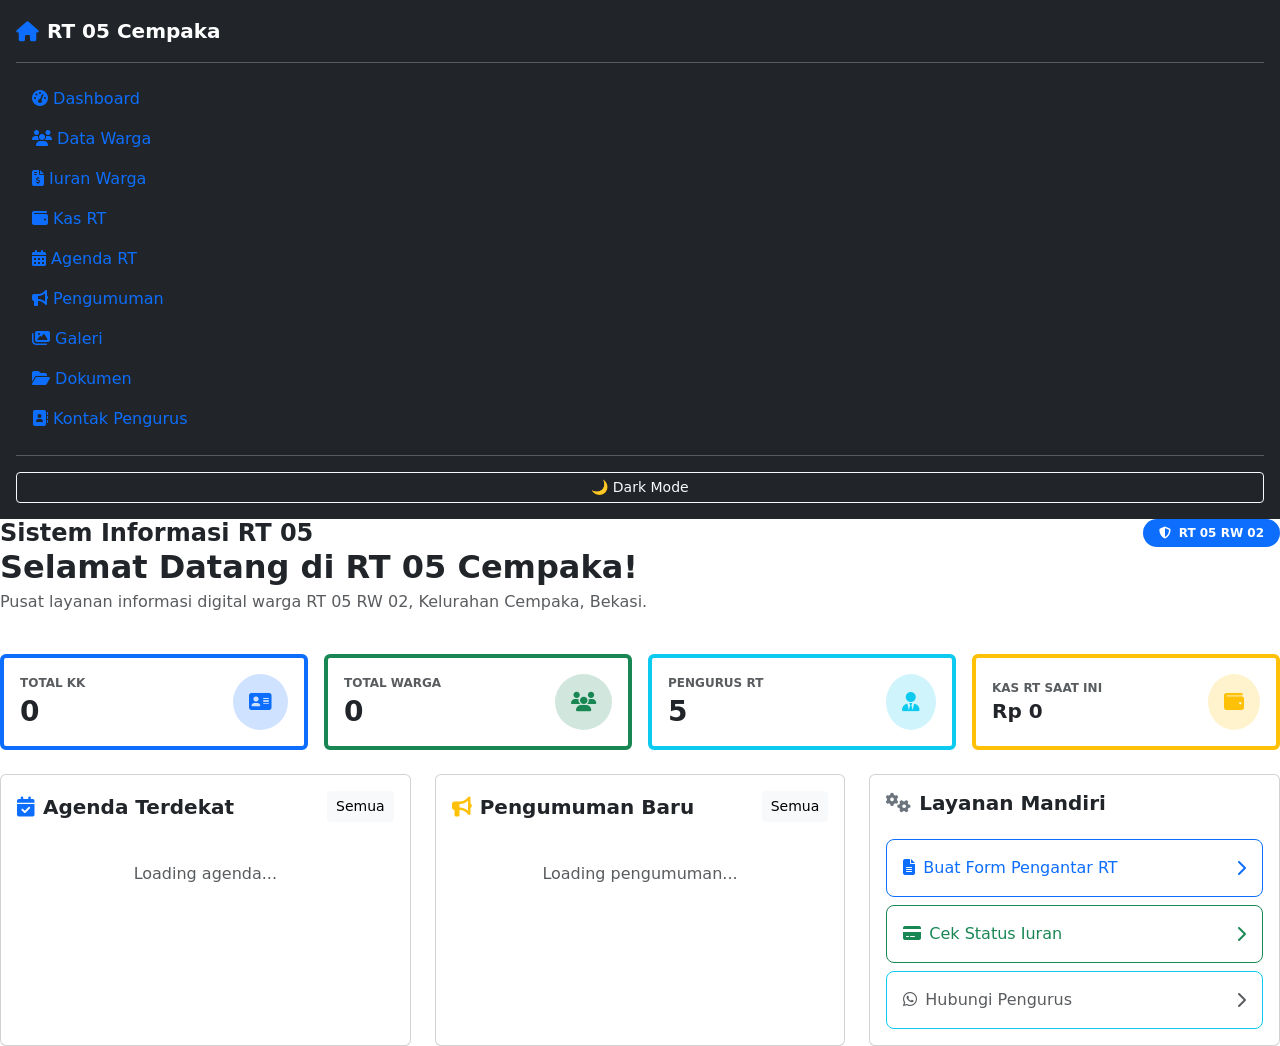
==== index.html @ 51725748 "Add files via upload" ====
<!DOCTYPE html>
<html lang="id">
<head>
    <meta charset="UTF-8">
    <meta name="viewport" content="width=device-width, initial-scale=1.0">
    <title>Dashboard RT 05 - Sistem Informasi Rukun Tetangga</title>
    <link href="https://cdn.jsdelivr.net/npm/bootstrap@5.3.0/dist/css/bootstrap.min.css" rel="stylesheet">
    <link href="https://cdnjs.cloudflare.com/ajax/libs/font-awesome/6.4.0/css/all.min.css" rel="stylesheet">
    <link href="assets/css/style.css" rel="stylesheet">
</head>
<body>

    <!-- Sidebar Desktop -->
    <div class="sidebar d-flex flex-column p-3 text-white bg-dark">
        <a href="index.html" class="d-flex align-items-center mb-3 mb-md-0 me-md-auto text-white text-decoration-none">
            <i class="fas fa-home fa-lg me-2 text-primary"></i>
            <span class="fs-5 fw-bold">RT 05 Cempaka</span>
        </a>
        <hr>
        <ul class="nav nav-pills flex-column mb-auto">
            <li><a href="index.html" class="nav-link"><i class="fas fa-tachometer-alt"></i> Dashboard</a></li>
            <li><a href="warga.html" class="nav-link"><i class="fas fa-users"></i> Data Warga</a></li>
            <li><a href="iuran.html" class="nav-link"><i class="fas fa-file-invoice-dollar"></i> Iuran Warga</a></li>
            <li><a href="kasrt.html" class="nav-link"><i class="fas fa-wallet"></i> Kas RT</a></li>
            <li><a href="agenda.html" class="nav-link"><i class="fas fa-calendar-alt"></i> Agenda RT</a></li>
            <li><a href="pengumuman.html" class="nav-link"><i class="fas fa-bullhorn"></i> Pengumuman</a></li>
            <li><a href="galeri.html" class="nav-link"><i class="fas fa-images"></i> Galeri</a></li>
            <li><a href="dokumen.html" class="nav-link"><i class="fas fa-folder-open"></i> Dokumen</a></li>
            <li><a href="kontak.html" class="nav-link"><i class="fas fa-address-book"></i> Kontak Pengurus</a></li>
        </ul>
        <hr>
        <button class="btn btn-outline-light btn-sm w-100" id="darkModeToggle">🌙 Dark Mode</button>
    </div>

    <!-- Offcanvas Mobile Sidebar -->
    <div class="offcanvas offcanvas-start text-white bg-dark" tabindex="-1" id="mobileSidebar">
        <div class="offcanvas-header border-bottom border-secondary">
            <h5 class="offcanvas-title fw-bold"><i class="fas fa-home text-primary me-2"></i>RT 05 Cempaka</h5>
            <button type="button" class="btn-close btn-close-white" data-bs-dismiss="offcanvas"></button>
        </div>
        <div class="offcanvas-body p-0">
            <ul class="nav nav-pills flex-column p-3">
                <li><a href="index.html" class="nav-link" data-bs-dismiss="offcanvas"><i class="fas fa-tachometer-alt"></i> Dashboard</a></li>
                <li><a href="warga.html" class="nav-link" data-bs-dismiss="offcanvas"><i class="fas fa-users"></i> Data Warga</a></li>
                <li><a href="iuran.html" class="nav-link" data-bs-dismiss="offcanvas"><i class="fas fa-file-invoice-dollar"></i> Iuran Warga</a></li>
                <li><a href="kasrt.html" class="nav-link" data-bs-dismiss="offcanvas"><i class="fas fa-wallet"></i> Kas RT</a></li>
                <li><a href="agenda.html" class="nav-link" data-bs-dismiss="offcanvas"><i class="fas fa-calendar-alt"></i> Agenda RT</a></li>
                <li><a href="pengumuman.html" class="nav-link" data-bs-dismiss="offcanvas"><i class="fas fa-bullhorn"></i> Pengumuman</a></li>
                <li><a href="galeri.html" class="nav-link" data-bs-dismiss="offcanvas"><i class="fas fa-images"></i> Galeri</a></li>
                <li><a href="dokumen.html" class="nav-link" data-bs-dismiss="offcanvas"><i class="fas fa-folder-open"></i> Dokumen</a></li>
                <li><a href="kontak.html" class="nav-link" data-bs-dismiss="offcanvas"><i class="fas fa-address-book"></i> Kontak Pengurus</a></li>
            </ul>
        </div>
    </div>

    <!-- Main Wrapper -->
    <div class="main-wrapper">
        <!-- Navbar Top -->
        <nav class="top-navbar d-flex align-items-center justify-content-between navbar-light">
            <button class="btn btn-outline-secondary d-lg-none" type="button" data-bs-toggle="offcanvas" data-bs-target="#mobileSidebar">
                <i class="fas fa-bars"></i>
            </button>
            <h4 class="m-0 fw-bold d-none d-sm-block">Sistem Informasi RT 05</h4>
            <h5 class="m-0 fw-bold d-sm-none">RT 05 Cempaka</h5>
            <div class="d-flex align-items-center gap-3">
                <span class="badge bg-primary px-3 py-2 rounded-pill"><i class="fas fa-shield-alt me-1"></i> RT 05 RW 02</span>
            </div>
        </nav>

        <!-- Content Body -->
        <div class="content-body">
            <!-- Header Section -->
            <div class="row mb-4">
                <div class="col">
                    <h2 class="fw-bold mb-1">Selamat Datang di RT 05 Cempaka!</h2>
                    <p class="text-muted">Pusat layanan informasi digital warga RT 05 RW 02, Kelurahan Cempaka, Bekasi.</p>
                </div>
            </div>

            <!-- Stats Row -->
            <div class="row g-3 mb-4">
                <!-- Stat 1 -->
                <div class="col-6 col-lg-3">
                    <div class="card p-3 stats-card h-100 border-start border-primary border-4">
                        <div class="d-flex justify-content-between align-items-center">
                            <div>
                                <h6 class="text-muted mb-1 text-uppercase fw-bold" style="font-size: 0.75rem;">Total KK</h6>
                                <h3 class="fw-bold mb-0" id="statKK">0</h3>
                            </div>
                            <div class="bg-primary-subtle text-primary p-3 rounded-circle">
                                <i class="fas fa-address-card fa-lg"></i>
                            </div>
                        </div>
                    </div>
                </div>
                <!-- Stat 2 -->
                <div class="col-6 col-lg-3">
                    <div class="card p-3 stats-card h-100 border-start border-success border-4">
                        <div class="d-flex justify-content-between align-items-center">
                            <div>
                                <h6 class="text-muted mb-1 text-uppercase fw-bold" style="font-size: 0.75rem;">Total Warga</h6>
                                <h3 class="fw-bold mb-0" id="statWarga">0</h3>
                            </div>
                            <div class="bg-success-subtle text-success p-3 rounded-circle">
                                <i class="fas fa-users fa-lg"></i>
                            </div>
                        </div>
                    </div>
                </div>
                <!-- Stat 3 -->
                <div class="col-6 col-lg-3">
                    <div class="card p-3 stats-card h-100 border-start border-info border-4">
                        <div class="d-flex justify-content-between align-items-center">
                            <div>
                                <h6 class="text-muted mb-1 text-uppercase fw-bold" style="font-size: 0.75rem;">Pengurus RT</h6>
                                <h3 class="fw-bold mb-0" id="statPengurus">5</h3>
                            </div>
                            <div class="bg-info-subtle text-info p-3 rounded-circle">
                                <i class="fas fa-user-tie fa-lg"></i>
                            </div>
                        </div>
                    </div>
                </div>
                <!-- Stat 4 -->
                <div class="col-6 col-lg-3">
                    <div class="card p-3 stats-card h-100 border-start border-warning border-4">
                        <div class="d-flex justify-content-between align-items-center">
                            <div>
                                <h6 class="text-muted mb-1 text-uppercase fw-bold" style="font-size: 0.75rem;">Kas RT Saat Ini</h6>
                                <h3 class="fw-bold mb-0" id="statKas" style="font-size: 1.25rem;">Rp 0</h3>
                            </div>
                            <div class="bg-warning-subtle text-warning p-3 rounded-circle">
                                <i class="fas fa-wallet fa-lg"></i>
                            </div>
                        </div>
                    </div>
                </div>
            </div>

            <!-- Second Row: Mini Dashboard Grid -->
            <div class="row g-4">
                <!-- Upcoming Agenda -->
                <div class="col-12 col-md-6 col-lg-4">
                    <div class="card h-100">
                        <div class="card-header bg-transparent border-0 d-flex justify-content-between align-items-center pt-3 px-3">
                            <h5 class="fw-bold mb-0"><i class="fas fa-calendar-check text-primary me-2"></i>Agenda Terdekat</h5>
                            <a href="agenda.html" class="text-decoration-none btn btn-sm btn-light">Semua</a>
                        </div>
                        <div class="card-body px-3 py-2" id="upcomingContainer">
                            <p class="text-muted text-center my-4">Loading agenda...</p>
                        </div>
                    </div>
                </div>

                <!-- Latest Announcements -->
                <div class="col-12 col-md-6 col-lg-4">
                    <div class="card h-100">
                        <div class="card-header bg-transparent border-0 d-flex justify-content-between align-items-center pt-3 px-3">
                            <h5 class="fw-bold mb-0"><i class="fas fa-bullhorn text-warning me-2"></i>Pengumuman Baru</h5>
                            <a href="pengumuman.html" class="text-decoration-none btn btn-sm btn-light">Semua</a>
                        </div>
                        <div class="card-body px-3 py-2" id="announcementsContainer">
                            <p class="text-muted text-center my-4">Loading pengumuman...</p>
                        </div>
                    </div>
                </div>

                <!-- Quick Services -->
                <div class="col-12 col-lg-4">
                    <div class="card h-100">
                        <div class="card-header bg-transparent border-0 d-flex justify-content-between align-items-center pt-3 px-3">
                            <h5 class="fw-bold mb-0"><i class="fas fa-cogs text-secondary me-2"></i>Layanan Mandiri</h5>
                        </div>
                        <div class="card-body p-3">
                            <div class="d-grid gap-2">
                                <a href="dokumen.html" class="btn btn-outline-primary d-flex align-items-center justify-content-between p-3 rounded-3 text-start">
                                    <span><i class="fas fa-file-alt me-2"></i>Buat Form Pengantar RT</span>
                                    <i class="fas fa-chevron-right"></i>
                                </a>
                                <a href="iuran.html" class="btn btn-outline-success d-flex align-items-center justify-content-between p-3 rounded-3 text-start">
                                    <span><i class="fas fa-credit-card me-2"></i>Cek Status Iuran</span>
                                    <i class="fas fa-chevron-right"></i>
                                </a>
                                <a href="kontak.html" class="btn btn-outline-info d-flex align-items-center justify-content-between p-3 rounded-3 text-start text-dark text-opacity-75">
                                    <span class="text-white-dark-mode"><i class="fab fa-whatsapp me-2"></i>Hubungi Pengurus</span>
                                    <i class="fas fa-chevron-right"></i>
                                </a>
                            </div>
                        </div>
                    </div>
                </div>
            </div>
        </div>
    </div>

    <!-- Scripts -->
    <script src="https://cdn.jsdelivr.net/npm/bootstrap@5.3.0/dist/js/bootstrap.bundle.min.js"></script>
    <script src="assets/js/app.js"></script>
    <script>
        document.addEventListener('DOMContentLoaded', async () => {
            // Load all required data
            const warga = await loadData('warga');
            const kas = await loadData('kas');
            const agenda = await loadData('agenda');
            const pengumuman = await loadData('pengumuman');

            // 1. Calculate Stats
            const totalKK = warga.length;
            const totalWarga = warga.reduce((sum, item) => sum + item.anggota, 0);
            
            // Calculate Current Kas
            let currentKas = 0;
            kas.forEach(tx => {
                if (tx.jenis === 'Pemasukan') {
                    currentKas += tx.nominal;
                } else {
                    currentKas -= tx.nominal;
                }
            });

            // Update stats visually
            document.getElementById('statKK').innerText = totalKK;
            document.getElementById('statWarga').innerText = totalWarga;
            document.getElementById('statKas').innerText = formatRupiah(currentKas);

            // 2. Render Closest Agenda
            const now = new Date();
            const sortedAgendas = agenda
                .map(a => ({ ...a, dateObj: new Date(a.tanggal) }))
                .filter(a => a.dateObj >= now)
                .sort((a, b) => a.dateObj - b.dateObj);
            
            const upcomingContainer = document.getElementById('upcomingContainer');
            if (sortedAgendas.length > 0) {
                const nextAgenda = sortedAgendas[0];
                const parts = formatDateIndoShort(nextAgenda.tanggal);
                upcomingContainer.innerHTML = `
                    <div class="d-flex align-items-start gap-3 mt-2">
                        <div class="calendar-badge rounded">
                            <span class="month">${parts.month}</span>
                            <span class="day">${parts.day}</span>
                            <span class="year">${parts.year}</span>
                        </div>
                        <div>
                            <h6 class="fw-bold mb-1">${nextAgenda.judul}</h6>
                            <p class="small text-muted mb-1"><i class="fas fa-clock me-1"></i> ${nextAgenda.jam} WIB</p>
                            <p class="small text-muted mb-1"><i class="fas fa-map-marker-alt me-1"></i> ${nextAgenda.lokasi}</p>
                            <p class="small mb-0 text-truncate-2">${nextAgenda.deskripsi}</p>
                        </div>
                    </div>
                `;
            } else {
                upcomingContainer.innerHTML = `<p class="text-muted text-center my-4">Tidak ada agenda terdekat.</p>`;
            }

            // 3. Render 2 Latest Announcements
            const sortedAnn = pengumuman
                .map(p => ({ ...p, dateObj: new Date(p.tanggal) }))
                .sort((a, b) => b.dateObj - a.dateObj)
                .slice(0, 2);

            const annContainer = document.getElementById('announcementsContainer');
            if (sortedAnn.length > 0) {
                let html = '<div class="list-group list-group-flush">';
                sortedAnn.forEach(ann => {
                    html += `
                        <div class="list-group-item bg-transparent px-0 border-0 mb-2">
                            <span class="badge bg-secondary mb-1">${formatDateString(ann.tanggal)}</span>
                            <h6 class="fw-bold mb-1">${ann.judul}</h6>
                            <p class="small text-muted mb-1 text-truncate">${ann.isi}</p>
                            <a href="pengumuman.html" class="small text-decoration-none">Baca Selengkapnya &rarr;</a>
                        </div>
                    `;
                });
                html += '</div>';
                annContainer.innerHTML = html;
            } else {
                annContainer.innerHTML = `<p class="text-muted text-center my-4">Tidak ada pengumuman terbaru.</p>`;
            }
        });
    </script>
</body>
</html>
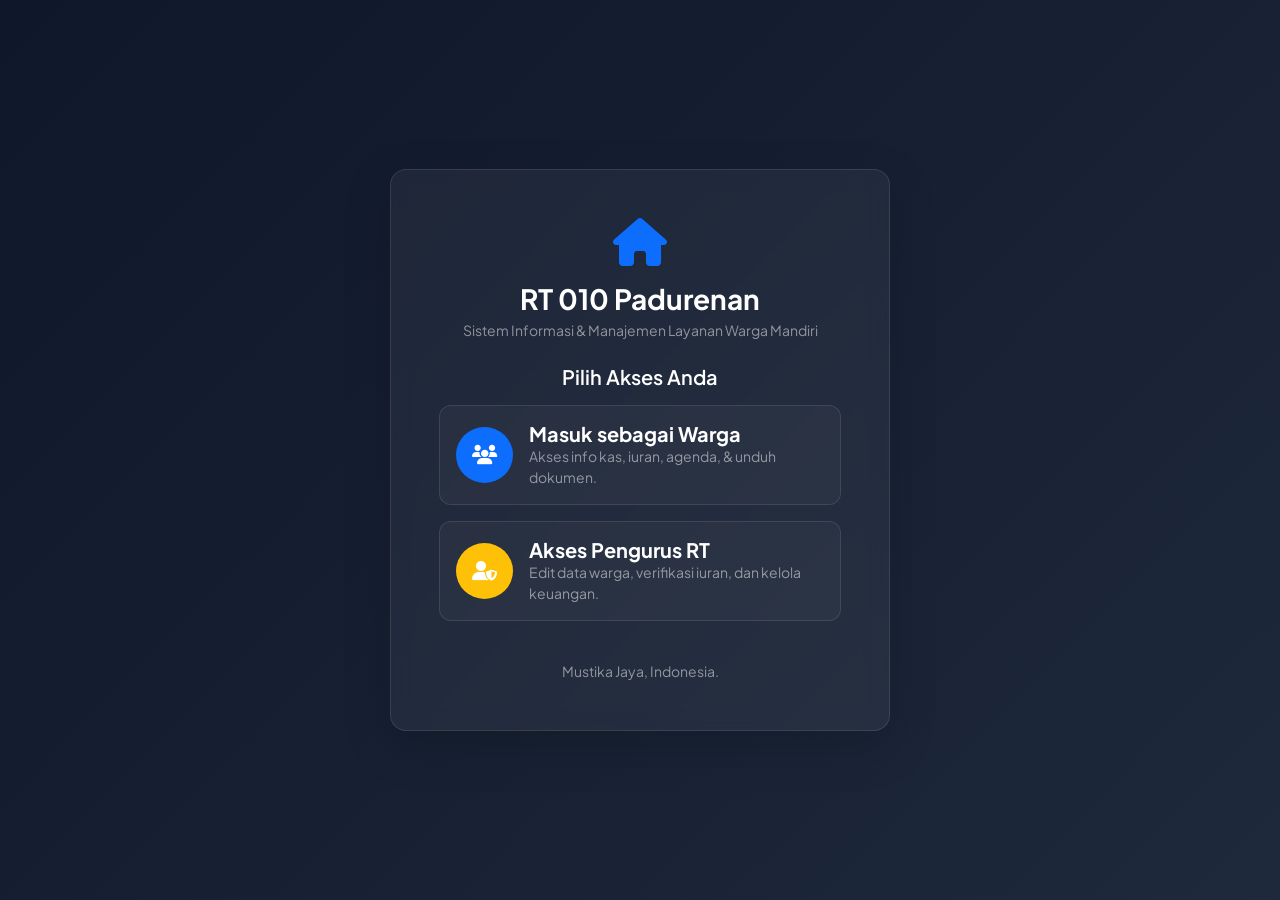
==== commit f17b8494: "Update index.html" ====
--- a/index.html
+++ b/index.html
@@ -113,7 +113,7 @@
                         <div class="d-flex justify-content-between align-items-center">
                             <div>
                                 <h6 class="text-muted mb-1 text-uppercase fw-bold" style="font-size: 0.75rem;">Pengurus RT</h6>
-                                <h3 class="fw-bold mb-0" id="statPengurus">5</h3>
+                                <h3 class="fw-bold mb-0" id="statPengurus">6</h3>
                             </div>
                             <div class="bg-info-subtle text-info p-3 rounded-circle">
                                 <i class="fas fa-user-tie fa-lg"></i>
--- a/assets/css/style.css
+++ b/assets/css/style.css
@@ -0,0 +1,303 @@
+/* Global Google Font */
+@import url('https://fonts.googleapis.com/css2?family=Plus+Jakarta+Sans:wght@300;400;500;600;700&display=swap');
+
+:root {
+    --bg-color: #f8fafc;
+    --card-bg: #ffffff;
+    --text-color: #0f172a;
+    --text-muted: #64748b;
+    --border-color: #e2e8f0;
+    --sidebar-bg: #0f172a;
+    --sidebar-text: #94a3b8;
+    --sidebar-hover-text: #ffffff;
+    --sidebar-active-bg: #2563eb;
+    --sidebar-active-text: #ffffff;
+    --shadow: 0 4px 12px 0 rgba(0, 0, 0, 0.05);
+    --shadow-hover: 0 8px 24px 0 rgba(0, 0, 0, 0.08);
+    --accent-color: #3b82f6;
+    --card-radius: 12px;
+}
+
+body.dark-mode {
+    --bg-color: #0f172a;
+    --card-bg: #1e293b;
+    --text-color: #f8fafc;
+    --text-muted: #94a3b8;
+    --border-color: #334155;
+    --sidebar-bg: #1e293b;
+    --sidebar-text: #94a3b8;
+    --sidebar-hover-text: #ffffff;
+    --sidebar-active-bg: #3b82f6;
+    --sidebar-active-text: #ffffff;
+    --shadow: 0 4px 12px 0 rgba(0, 0, 0, 0.2);
+    --shadow-hover: 0 8px 24px 0 rgba(0, 0, 0, 0.3);
+    --accent-color: #60a5fa;
+}
+
+* {
+    font-family: 'Plus Jakarta Sans', sans-serif;
+    transition: background-color 0.2s ease, color 0.2s ease, border-color 0.2s ease, box-shadow 0.2s ease;
+}
+
+body {
+    background-color: var(--bg-color);
+    color: var(--text-color);
+    min-height: 100vh;
+    overflow-x: hidden;
+}
+
+/* Sidebar Styling for Desktop */
+.sidebar {
+    width: 280px;
+    background-color: var(--sidebar-bg);
+    min-height: 100vh;
+    position: fixed;
+    top: 0;
+    left: 0;
+    z-index: 1000;
+    box-shadow: 4px 0 10px 0 rgba(0, 0, 0, 0.02);
+}
+
+.sidebar .nav-link {
+    color: var(--sidebar-text);
+    padding: 12px 20px;
+    margin: 4px 16px;
+    border-radius: 8px;
+    font-weight: 500;
+    display: flex;
+    align-items: center;
+    gap: 12px;
+}
+
+.sidebar .nav-link:hover {
+    color: var(--sidebar-hover-text);
+    background-color: rgba(255, 255, 255, 0.05);
+}
+
+.sidebar .nav-link.active {
+    color: var(--sidebar-active-text);
+    background-color: var(--sidebar-active-bg);
+}
+
+/* Main Content Layout */
+.main-wrapper {
+    margin-left: 280px;
+    min-height: 100vh;
+}
+
+.content-body {
+    padding: 30px;
+}
+
+/* Navbar / Top Bar */
+.top-navbar {
+    background-color: var(--card-bg);
+    border-bottom: 1px solid var(--border-color);
+    padding: 15px 30px;
+}
+
+/* Card overrides */
+.card {
+    background-color: var(--card-bg);
+    border: 1px solid var(--border-color);
+    border-radius: var(--card-radius);
+    box-shadow: var(--shadow);
+}
+
+.card:hover {
+    box-shadow: var(--shadow-hover);
+}
+
+.text-muted {
+    color: var(--text-muted) !important;
+}
+
+.border-bottom {
+    border-bottom-color: var(--border-color) !important;
+}
+
+.table {
+    color: var(--text-color);
+    border-color: var(--border-color);
+}
+
+.table th {
+    font-weight: 600;
+    background-color: rgba(0, 0, 0, 0.02);
+    border-bottom: 2px solid var(--border-color);
+}
+
+body.dark-mode .table th {
+    background-color: rgba(255, 255, 255, 0.02);
+}
+
+/* Form Styling overrides */
+.form-control, .form-select {
+    background-color: var(--card-bg);
+    border-color: var(--border-color);
+    color: var(--text-color);
+}
+
+.form-control:focus, .form-select:focus {
+    background-color: var(--card-bg);
+    color: var(--text-color);
+    border-color: var(--accent-color);
+    box-shadow: 0 0 0 0.25rem rgba(59, 130, 246, 0.25);
+}
+
+body.dark-mode .form-control:focus, body.dark-mode .form-select:focus {
+    box-shadow: 0 0 0 0.25rem rgba(96, 165, 250, 0.25);
+}
+
+/* Responsive Overrides */
+@media (max-width: 991.98px) {
+    .sidebar {
+        display: none !important;
+    }
+    .main-wrapper {
+        margin-left: 0;
+    }
+    .top-navbar {
+        padding: 15px 20px;
+    }
+    .content-body {
+        padding: 20px 15px;
+    }
+}
+
+/* Offcanvas Sidebar styling for mobile */
+.offcanvas {
+    background-color: var(--sidebar-bg);
+    width: 280px !important;
+}
+
+.offcanvas .nav-link {
+    color: var(--sidebar-text);
+    padding: 12px 20px;
+    margin: 4px 16px;
+    border-radius: 8px;
+    font-weight: 500;
+    display: flex;
+    align-items: center;
+    gap: 12px;
+}
+
+.offcanvas .nav-link:hover {
+    color: var(--sidebar-hover-text);
+    background-color: rgba(255, 255, 255, 0.05);
+}
+
+.offcanvas .nav-link.active {
+    color: var(--sidebar-active-text);
+    background-color: var(--sidebar-active-bg);
+}
+
+/* Custom Calendar badges */
+.calendar-card {
+    display: flex;
+    overflow: hidden;
+}
+
+.calendar-badge {
+    background-color: var(--accent-color);
+    color: #ffffff;
+    display: flex;
+    flex-direction: column;
+    align-items: center;
+    justify-content: center;
+    min-width: 80px;
+    padding: 15px;
+    text-align: center;
+}
+
+.calendar-badge .month {
+    font-size: 0.8rem;
+    text-transform: uppercase;
+    font-weight: 700;
+    opacity: 0.9;
+}
+
+.calendar-badge .day {
+    font-size: 1.8rem;
+    font-weight: 800;
+    line-height: 1;
+    margin: 4px 0;
+}
+
+.calendar-badge .year {
+    font-size: 0.75rem;
+    opacity: 0.8;
+}
+
+/* Lightbox Modal styles */
+.lightbox-modal .modal-content {
+    background: transparent;
+    border: none;
+}
+
+.lightbox-img {
+    max-height: 80vh;
+    object-fit: contain;
+    border-radius: 8px;
+}
+
+/* Dark Mode Toggle Switch visual */
+.mode-toggle-btn {
+    cursor: pointer;
+    background: none;
+    border: none;
+    font-size: 1.2rem;
+    color: var(--text-color);
+}
+
+/* Toast container styling */
+.toast-container {
+    z-index: 1060;
+}
+
+/* Custom stats cards hover effects */
+.stats-card {
+    transition: transform 0.2s ease, box-shadow 0.2s ease;
+}
+
+.stats-card:hover {
+    transform: translateY(-4px);
+}
+
+/* Print Styling overrides */
+@media print {
+    .sidebar, .top-navbar, .no-print, .btn, .pagination, .dataTables_filter, .dataTables_length, .modal, .toast-container {
+        display: none !important;
+    }
+    
+    .main-wrapper {
+        margin-left: 0 !important;
+        padding: 0 !important;
+    }
+    
+    .content-body {
+        padding: 0 !important;
+    }
+    
+    body {
+        background-color: #ffffff !important;
+        color: #000000 !important;
+    }
+    
+    .card {
+        border: none !important;
+        box-shadow: none !important;
+        background-color: #ffffff !important;
+    }
+    
+    .table {
+        width: 100% !important;
+        border-collapse: collapse !important;
+    }
+    
+    .table th, .table td {
+        border: 1px solid #000000 !important;
+        color: #000000 !important;
+        background-color: #ffffff !important;
+    }
+}
